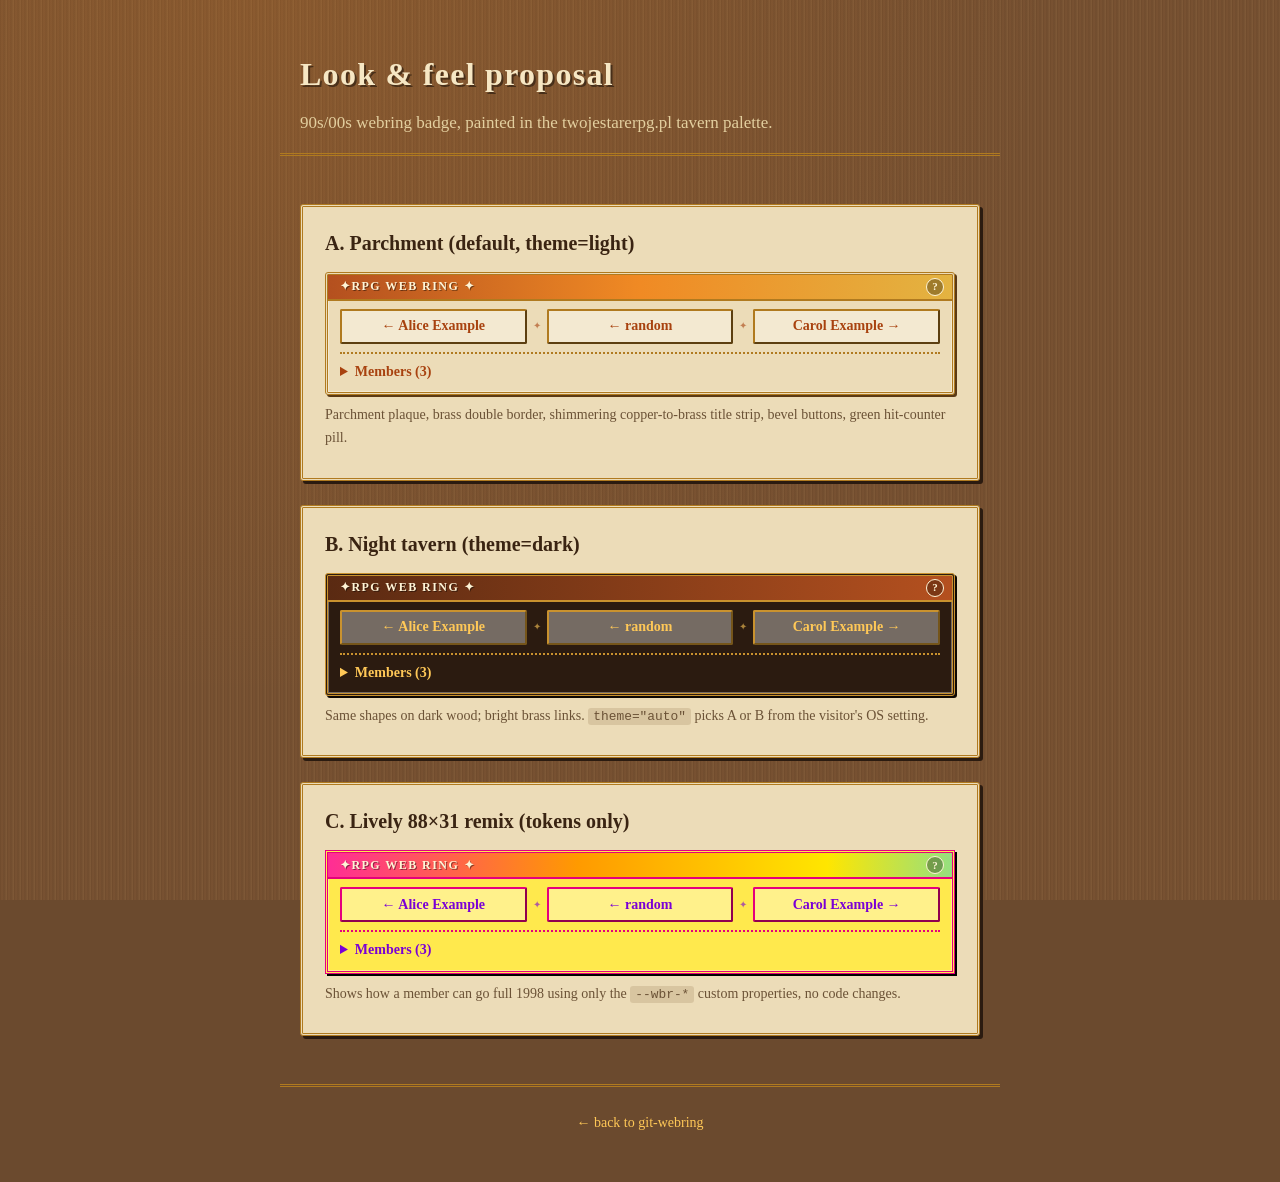
==== proposal.html @ 4148553f "webring styling" ====
<!doctype html>
<html lang="en">
<head>
  <meta charset="utf-8" />
  <meta name="viewport" content="width=device-width,initial-scale=1" />
  <title>git-webring — look &amp; feel proposal</title>
  <link rel="stylesheet" href="style.css" />
  <style>.row{display:grid;gap:18px;margin-top:14px}.note{font-size:14px;color:var(--muted)}</style>
</head>
<body>
  <header>
    <h1>Look &amp; feel proposal</h1>
    <p class="tagline">90s/00s webring badge, painted in the twojestarerpg.pl tavern palette.</p>
  </header>
  <main>
    <script type="application/json" id="webring-members">[{"id":"alice","name":"Alice Example","url":"https://alice.example/"},{"id":"bob","name":"Bob Example","url":"https://bob.example/"},{"id":"carol","name":"Carol Example","url":"https://carol.example/"}]</script>

    <section class="card">
      <h2>A. Parchment (default, theme=light)</h2>
      <git-webring site="https://bob.example/" theme="light"></git-webring>
      <p class="note">Parchment plaque, brass double border, shimmering copper-to-brass title strip, bevel buttons, green hit-counter pill.</p>
    </section>

    <section class="card">
      <h2>B. Night tavern (theme=dark)</h2>
      <git-webring site="https://bob.example/" theme="dark"></git-webring>
      <p class="note">Same shapes on dark wood; bright brass links. <code>theme="auto"</code> picks A or B from the visitor's OS setting.</p>
    </section>

    <section class="card">
      <h2>C. Lively 88&times;31 remix (tokens only)</h2>
      <git-webring site="https://bob.example/" theme="light" style="--wbr-bg:#ffe94d;--wbr-border:#e5007d;--wbr-accent:#7a00d6;--wbr-accent-2:#00a6ff;--wbr-color:#1a1a1a;--wbr-strip:linear-gradient(90deg,#ff2d95,#ff9a00,#ffe600,#2bd9ff,#a64bff,#ff2d95);--wbr-shadow:#000;--wbr-radius:0"></git-webring>
      <p class="note">Shows how a member can go full 1998 using only the <code>--wbr-*</code> custom properties, no code changes.</p>
    </section>
  </main>
  <footer><a href="index.html">&larr; back to git-webring</a></footer>
  <script src="webring.js" defer></script>
</body>
</html>
---- style.css ----
/* Demo-site theme: tavern wood + parchment, in the spirit of twojestarerpg.pl */
:root {
  color-scheme: light;
  --fg: #3a2412;
  --bg: #8a5f3a;
  --paper: #ecdcb8;
  --muted: #6b5236;
  --border: #b07a1f;
  --accent: #a8420f;
}

* { box-sizing: border-box; }

html, body {
  margin: 0;
  padding: 0;
  color: var(--fg);
  font: 17px/1.65 "EB Garamond", Georgia, "Times New Roman", serif;
}

body {
  background-color: #6b4a2e;
  background-image:
    radial-gradient(ellipse at 20% 0%, rgba(240,138,36,.16), transparent 55%),
    repeating-linear-gradient(90deg, #6e4a2c 0, #7a5333 2px, #704c2e 4px, #805a38 7px);
  background-attachment: fixed;
}

header, main, footer {
  max-width: 720px;
  margin: 0 auto;
  padding: 24px 20px;
}

header {
  padding-top: 48px;
  padding-bottom: 16px;
  color: #f6e7c4;
  border-bottom: 3px double var(--border);
}

h1, h2 { font-family: Cinzel, "Trajan Pro", Georgia, serif; }

h1 {
  font-size: 32px;
  margin: 0 0 8px;
  letter-spacing: .04em;
  text-shadow: 2px 2px 0 rgba(0,0,0,.45);
}

h2 { font-size: 20px; margin: 0 0 12px; }

.tagline { margin: 0; color: #e3cf9f; }

.card {
  border: 3px double var(--border);
  border-radius: 3px;
  padding: 20px 22px;
  margin: 24px 0;
  background: var(--paper);
  box-shadow: 3px 3px 0 #2b1b10;
}

.card p, .card li { margin: 8px 0; }
.card ol, .card ul { padding-left: 22px; }

a { color: var(--accent); text-decoration: none; }
a:hover, a:focus { text-decoration: underline; }

code {
  font-family: ui-monospace, SFMono-Regular, Menlo, Consolas, monospace;
  font-size: 0.92em;
  background: rgba(90,58,20,0.14);
  padding: 1px 5px;
  border-radius: 3px;
}

pre {
  background: #2b1b10;
  color: #f1dfb8;
  border: 1px solid var(--border);
  border-radius: 3px;
  padding: 12px 14px;
  overflow-x: auto;
  font-size: 13px;
  line-height: 1.5;
}

pre code { background: transparent; padding: 0; }

details { margin-top: 10px; }
details summary { cursor: pointer; color: var(--muted); font-size: 14px; }

footer {
  border-top: 3px double var(--border);
  color: #e3cf9f;
  font-size: 14px;
  text-align: center;
  padding-bottom: 48px;
}
footer a { color: #ffc857; }
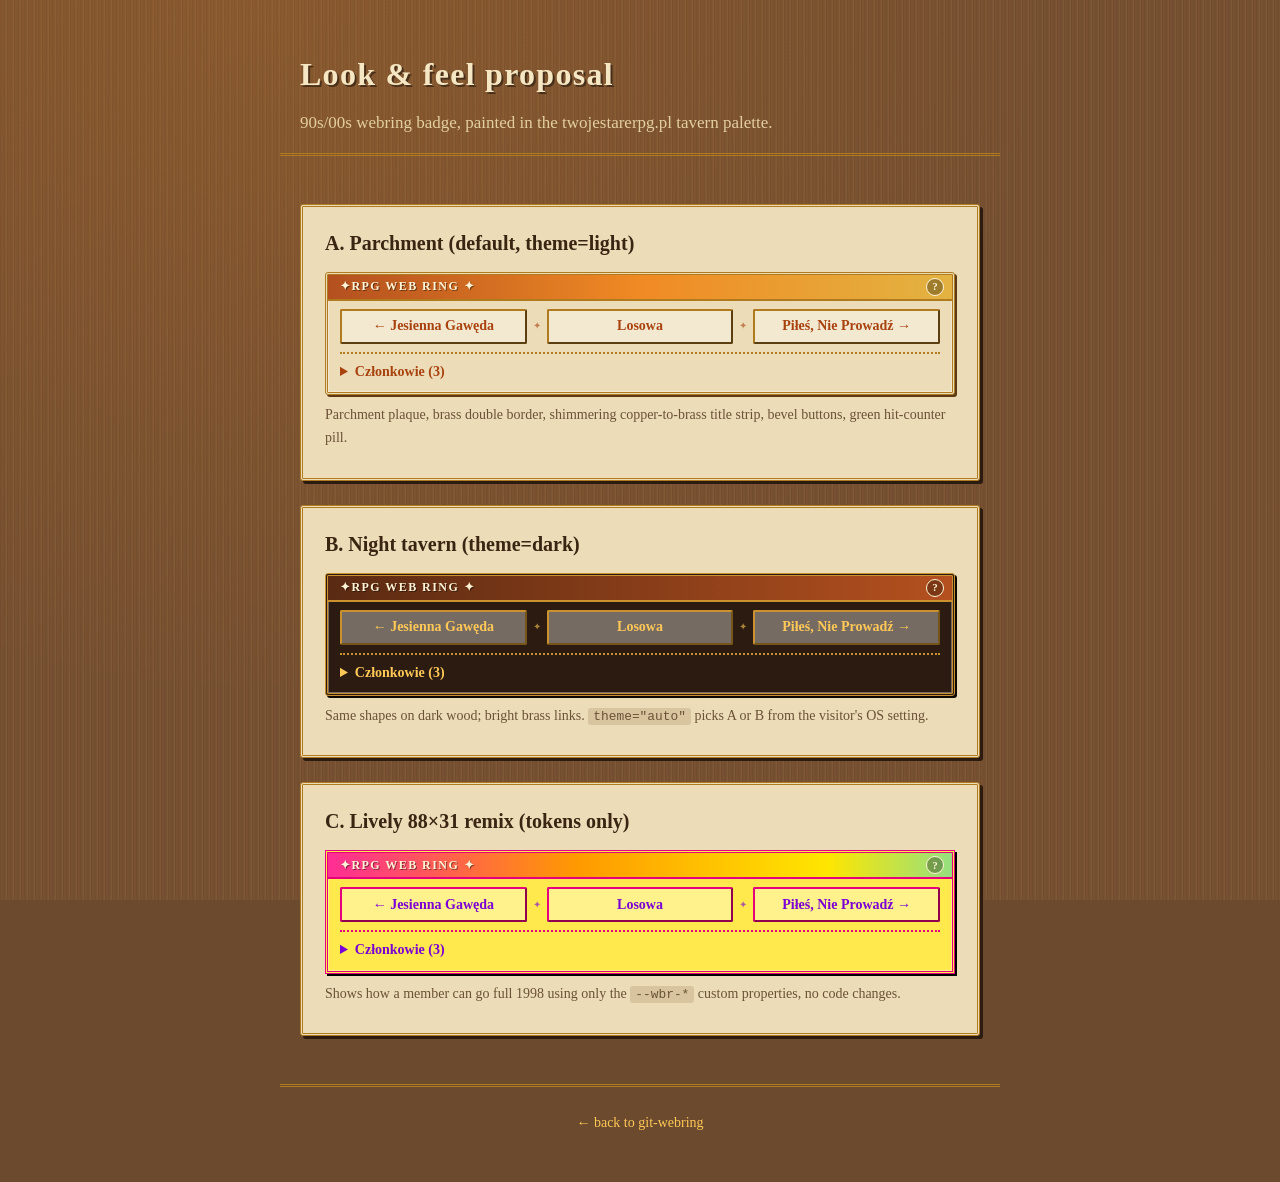
==== commit b1c46e21: "examples fix" ====
--- a/proposal.html
+++ b/proposal.html
@@ -13,23 +13,23 @@
     <p class="tagline">90s/00s webring badge, painted in the twojestarerpg.pl tavern palette.</p>
   </header>
   <main>
-    <script type="application/json" id="webring-members">[{"id":"alice","name":"Alice Example","url":"https://alice.example/"},{"id":"bob","name":"Bob Example","url":"https://bob.example/"},{"id":"carol","name":"Carol Example","url":"https://carol.example/"}]</script>
+    <script type="application/json" id="webring-members">[{"id":"jesienna-gaweda","name":"Jesienna Gawęda","url":"https://jesienna-gaweda.example/"},{"id":"torodrogowanie","name":"Torodrogowanie.pl","url":"https://torodrogowanie.example/"},{"id":"piles-nie-prowadz","name":"Piłeś, Nie Prowadź","url":"https://piles-nie-prowadz.example/"}]</script>
 
     <section class="card">
       <h2>A. Parchment (default, theme=light)</h2>
-      <git-webring site="https://bob.example/" theme="light"></git-webring>
+      <git-webring site="https://torodrogowanie.example/" theme="light"></git-webring>
       <p class="note">Parchment plaque, brass double border, shimmering copper-to-brass title strip, bevel buttons, green hit-counter pill.</p>
     </section>
 
     <section class="card">
       <h2>B. Night tavern (theme=dark)</h2>
-      <git-webring site="https://bob.example/" theme="dark"></git-webring>
+      <git-webring site="https://torodrogowanie.example/" theme="dark"></git-webring>
       <p class="note">Same shapes on dark wood; bright brass links. <code>theme="auto"</code> picks A or B from the visitor's OS setting.</p>
     </section>
 
     <section class="card">
       <h2>C. Lively 88&times;31 remix (tokens only)</h2>
-      <git-webring site="https://bob.example/" theme="light" style="--wbr-bg:#ffe94d;--wbr-border:#e5007d;--wbr-accent:#7a00d6;--wbr-accent-2:#00a6ff;--wbr-color:#1a1a1a;--wbr-strip:linear-gradient(90deg,#ff2d95,#ff9a00,#ffe600,#2bd9ff,#a64bff,#ff2d95);--wbr-shadow:#000;--wbr-radius:0"></git-webring>
+      <git-webring site="https://torodrogowanie.example/" theme="light" style="--wbr-bg:#ffe94d;--wbr-border:#e5007d;--wbr-accent:#7a00d6;--wbr-accent-2:#00a6ff;--wbr-color:#1a1a1a;--wbr-strip:linear-gradient(90deg,#ff2d95,#ff9a00,#ffe600,#2bd9ff,#a64bff,#ff2d95);--wbr-shadow:#000;--wbr-radius:0"></git-webring>
       <p class="note">Shows how a member can go full 1998 using only the <code>--wbr-*</code> custom properties, no code changes.</p>
     </section>
   </main>
